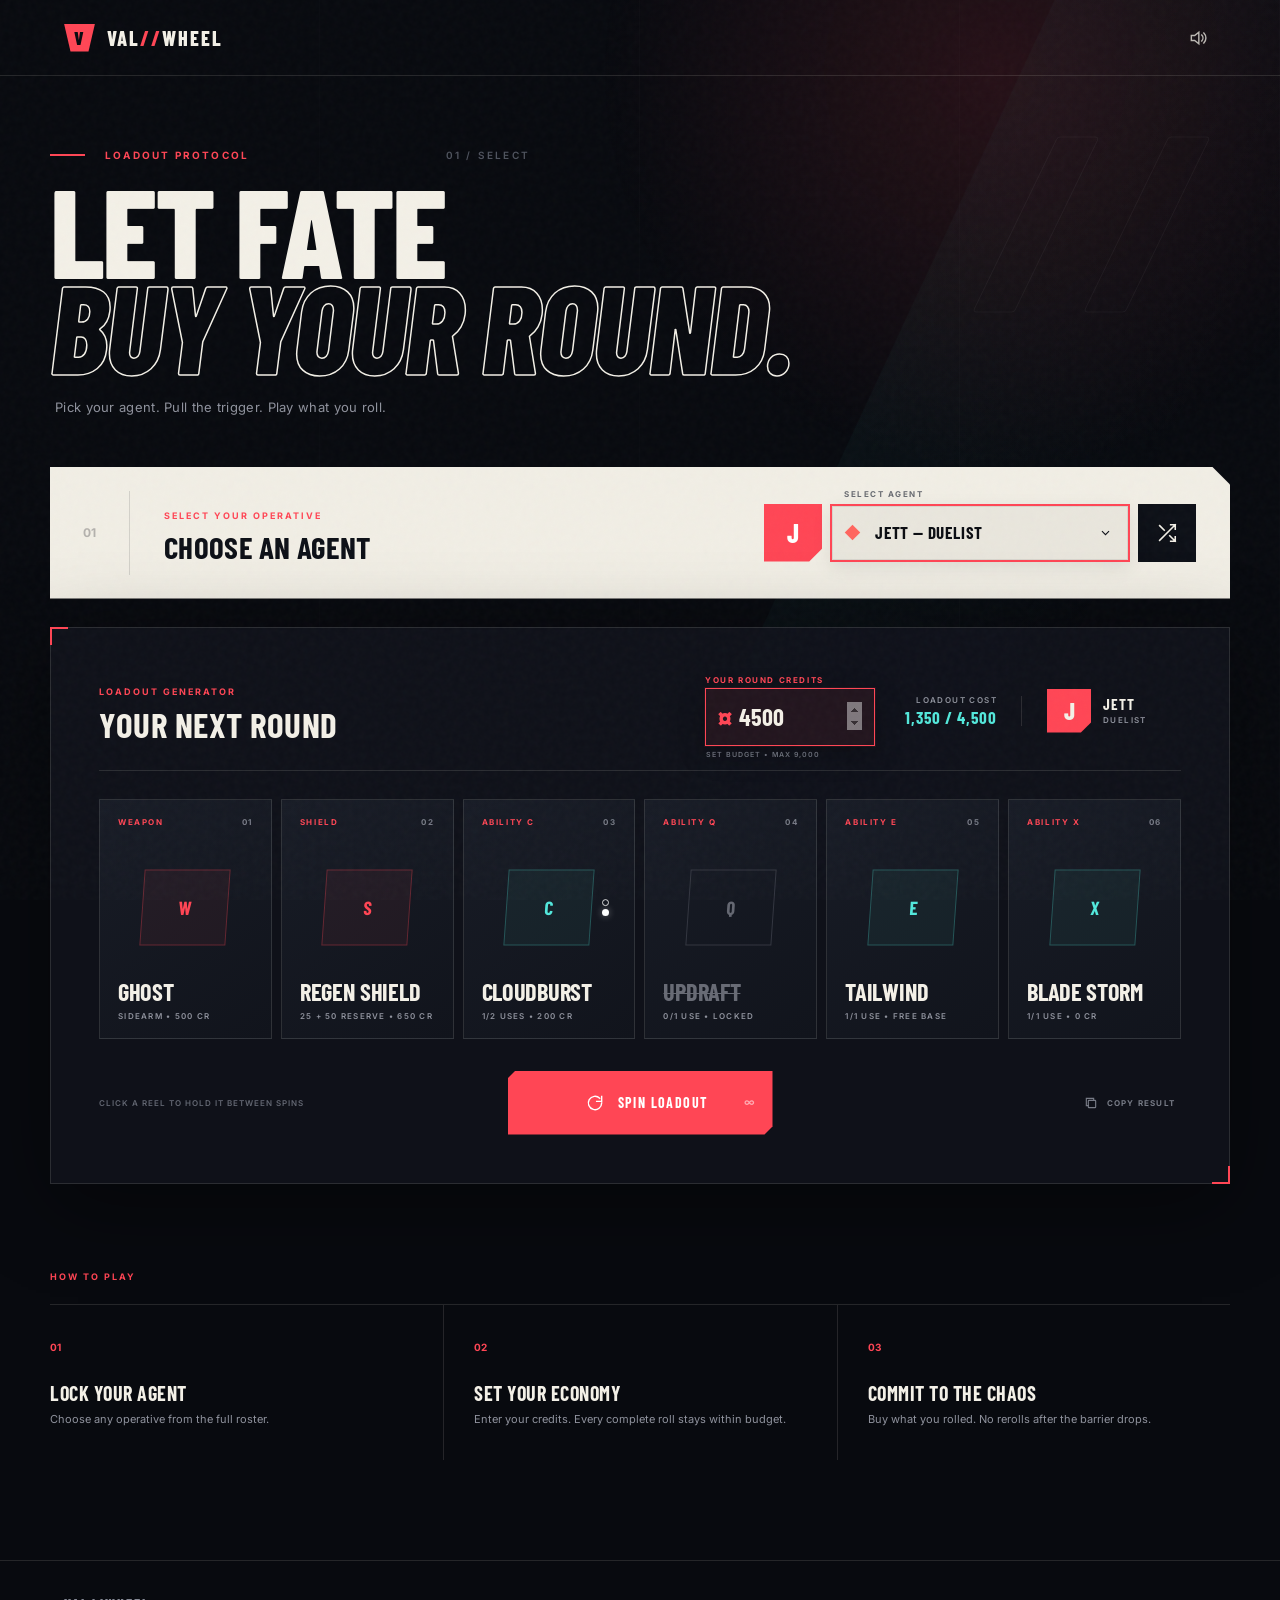
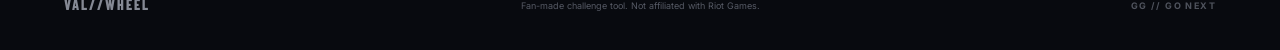
==== index.html @ b3fb92d1 "Add files via upload" ====
<!doctype html>
<html lang="en">
  <head>
    <meta charset="UTF-8" />
    <meta name="viewport" content="width=device-width, initial-scale=1.0" />
    <meta name="theme-color" content="#0a0c12" />
    <meta name="description" content="Roll a randomized VALORANT loadout for any agent." />
    <title>VAL//WHEEL — Valorant Loadout Randomizer</title>
    <link rel="preconnect" href="https://fonts.googleapis.com" />
    <link rel="preconnect" href="https://fonts.gstatic.com" crossorigin />
    <link href="https://fonts.googleapis.com/css2?family=Barlow+Condensed:ital,wght@0,500;0,600;0,700;0,800;1,700&family=Inter:wght@400;500;600;700&display=swap" rel="stylesheet" />
    <link rel="stylesheet" href="styles.css" />
  </head>
  <body>
    <div class="noise" aria-hidden="true"></div>
    <header class="topbar">
      <a class="brand" href="#" aria-label="VAL WHEEL home">
        <span class="brand-mark">V</span>
        <span>VAL<span>//</span>WHEEL</span>
      </a>
      <div class="top-actions">
        <button class="icon-button" id="soundButton" aria-label="Toggle sound" aria-pressed="true" title="Toggle sound">
          <svg viewBox="0 0 24 24" aria-hidden="true"><path d="M4 9v6h4l5 4V5L8 9H4Zm12.5-.5a5 5 0 0 1 0 7M19 6a8.5 8.5 0 0 1 0 12"/></svg>
        </button>
      </div>
    </header>

    <main>
      <section class="hero">
        <div class="eyebrow"><span>LOADOUT PROTOCOL</span><b>01 / SELECT</b></div>
        <h1>LET FATE<br/><em>BUY YOUR ROUND.</em></h1>
        <p>Pick your agent. Pull the trigger. Play what you roll.</p>
      </section>

      <section class="agent-panel" aria-labelledby="agent-heading">
        <div class="section-number">01</div>
        <div class="agent-copy">
          <span class="section-label">SELECT YOUR OPERATIVE</span>
          <h2 id="agent-heading">Choose an agent</h2>
        </div>
        <div class="setup-controls">
          <div class="agent-picker">
            <span class="picker-avatar" id="pickerAvatar">J</span>
            <div class="agent-field">
              <label for="agentSelect">SELECT AGENT</label>
              <div class="select-wrap">
                <span class="role-dot" id="roleDot"></span>
                <select id="agentSelect" aria-label="Select agent"></select>
                <svg viewBox="0 0 24 24" aria-hidden="true"><path d="m7 10 5 5 5-5"/></svg>
              </div>
            </div>
            <button class="shuffle-button" id="randomAgent" title="Choose a random agent" aria-label="Choose a random agent">
              <svg viewBox="0 0 24 24" aria-hidden="true"><path d="M16 3h5v5M4 20 21 3M21 16v5h-5M15 15l6 6M4 4l5 5"/></svg>
            </button>
          </div>
        </div>
      </section>

      <section class="machine-shell" aria-labelledby="machine-heading">
        <div class="machine-head">
          <div>
            <span class="section-label">LOADOUT GENERATOR</span>
            <h2 id="machine-heading">YOUR NEXT ROUND</h2>
          </div>
          <div class="wheel-credits credits-picker">
            <label for="creditsInput">YOUR ROUND CREDITS</label>
            <div class="credits-wrap">
              <span>¤</span>
              <input id="creditsInput" type="number" min="0" max="9000" step="50" value="4500" inputmode="numeric" aria-describedby="creditsHelp" />
            </div>
            <small id="creditsHelp">SET BUDGET • MAX 9,000</small>
          </div>
          <div class="loadout-summary">
            <div class="cost-readout"><small>LOADOUT COST</small><b><span id="loadoutCost">0</span> / <span id="budgetTotal">4,500</span></b></div>
            <div class="agent-chip">
            <span id="agentInitial">J</span>
            <div><b id="activeAgent">JETT</b><small id="activeRole">DUELIST</small></div>
            </div>
          </div>
        </div>

        <div class="reels" id="reels" aria-live="polite"></div>

        <div class="machine-controls">
          <p>CLICK A REEL TO HOLD IT BETWEEN SPINS</p>
          <button class="spin-button" id="spinButton">
            <span class="button-corners" aria-hidden="true"></span>
            <svg viewBox="0 0 24 24" aria-hidden="true"><path d="M20 12a8 8 0 1 1-2.34-5.66M20 4v6h-6"/></svg>
            <span>SPIN LOADOUT</span>
            <small id="spinCount">∞</small>
          </button>
          <button class="copy-button" id="copyButton" title="Copy this loadout">
            <svg viewBox="0 0 24 24" aria-hidden="true"><rect x="8" y="8" width="11" height="11" rx="1"/><path d="M16 8V5H5v11h3"/></svg>
            COPY RESULT
          </button>
        </div>
      </section>

      <section class="rules">
        <span class="section-label">HOW TO PLAY</span>
        <div class="rule-grid">
          <article><b>01</b><h3>LOCK YOUR AGENT</h3><p>Choose any operative from the full roster.</p></article>
          <article><b>02</b><h3>SET YOUR ECONOMY</h3><p>Enter your credits. Every complete roll stays within budget.</p></article>
          <article><b>03</b><h3>COMMIT TO THE CHAOS</h3><p>Buy what you rolled. No rerolls after the barrier drops.</p></article>
        </div>
      </section>
    </main>

    <footer>
      <span>VAL//WHEEL</span>
      <p>Fan-made challenge tool. Not affiliated with Riot Games.</p>
      <b>GG // GO NEXT</b>
    </footer>
    <div class="toast" id="toast" role="status">LOADOUT COPIED</div>
    <script src="app.js"></script>
  </body>
</html>
---- styles.css ----
:root {
  --ink: #f3f0e7;
  --muted: #8f929d;
  --bg: #080a0f;
  --panel: #10131b;
  --panel-2: #151923;
  --red: #ff4655;
  --cyan: #53e7db;
  --line: rgba(243, 240, 231, .12);
  --display: "Barlow Condensed", sans-serif;
  --body: "Inter", sans-serif;
}

* { box-sizing: border-box; }
html { scroll-behavior: smooth; }
body { margin: 0; min-width: 320px; color: var(--ink); background: var(--bg); font-family: var(--body); overflow-x: hidden; }
button, select { font: inherit; }
button { color: inherit; }

body::before {
  content: ""; position: fixed; inset: 0; pointer-events: none; z-index: -2;
  background:
    radial-gradient(circle at 78% 8%, rgba(255,70,85,.12), transparent 25rem),
    linear-gradient(115deg, transparent 62%, rgba(83,231,219,.03) 62.1%, transparent 82%),
    repeating-linear-gradient(90deg, transparent 0, transparent calc(25% - 1px), rgba(255,255,255,.025) 25%);
}
.noise { position: fixed; inset: 0; z-index: 20; opacity: .035; pointer-events: none; background-image: url("data:image/svg+xml,%3Csvg viewBox='0 0 160 160' xmlns='http://www.w3.org/2000/svg'%3E%3Cfilter id='n'%3E%3CfeTurbulence type='fractalNoise' baseFrequency='.9' numOctaves='3' stitchTiles='stitch'/%3E%3C/filter%3E%3Crect width='100%25' height='100%25' filter='url(%23n)' opacity='.8'/%3E%3C/svg%3E"); }

.topbar { height: 76px; display: flex; align-items: center; justify-content: space-between; padding: 0 clamp(22px, 5vw, 80px); border-bottom: 1px solid var(--line); }
.brand { display: flex; align-items: center; gap: 12px; color: var(--ink); text-decoration: none; font: 800 20px/1 var(--display); letter-spacing: 2px; }
.brand > span:last-child span { color: var(--red); }
.brand-mark { width: 31px; height: 28px; display: grid; place-items: center; color: var(--bg); background: var(--red); font: 800 19px/1 var(--display); clip-path: polygon(0 0, 100% 0, 79% 100%, 21% 100%); }
.top-actions { display: flex; align-items: center; gap: 22px; }
.icon-button, .shuffle-button, .copy-button { border: 0; background: transparent; cursor: pointer; }
.icon-button { width: 36px; height: 36px; padding: 8px; opacity: .75; }
.icon-button svg, .shuffle-button svg, .copy-button svg, .spin-button svg { fill: none; stroke: currentColor; stroke-width: 1.7; stroke-linecap: square; stroke-linejoin: miter; }
.icon-button.muted { opacity: .25; }
.status { font: 600 10px/1 var(--body); letter-spacing: 1.6px; color: var(--muted); }
.status i { display: inline-block; width: 6px; height: 6px; margin-right: 7px; background: #6df5a9; border-radius: 50%; box-shadow: 0 0 10px #6df5a9; }

main { width: min(1180px, calc(100% - 44px)); margin: 0 auto; }
.hero { min-height: 380px; padding: 74px 0 52px; position: relative; }
.hero::after { content: "//"; position: absolute; right: 2%; top: 36px; font: 800 250px/.8 var(--display); color: transparent; -webkit-text-stroke: 1px rgba(255,255,255,.045); transform: skew(-8deg); pointer-events: none; }
.eyebrow { display: flex; align-items: center; gap: 20px; width: min(480px, 100%); color: var(--red); font: 700 10px/1 var(--body); letter-spacing: 2.2px; }
.eyebrow::before { content: ""; width: 35px; height: 2px; background: var(--red); }
.eyebrow b { margin-left: auto; color: #4f535e; font-weight: 600; }
.hero h1 { margin: 21px 0 10px; font: 800 clamp(66px, 10vw, 126px)/.76 var(--display); letter-spacing: -3px; }
.hero h1 em { color: transparent; -webkit-text-stroke: 1.5px var(--ink); font-style: italic; }
.hero p { margin: 26px 0 0 5px; color: var(--muted); font-size: 13px; letter-spacing: .3px; }

.agent-panel { position: relative; display: grid; grid-template-columns: 80px minmax(180px, 1fr) auto; align-items: center; min-height: 132px; padding: 24px 34px 24px 0; background: #f1eee5; color: #0d1017; clip-path: polygon(0 0, calc(100% - 18px) 0, 100% 18px, 100% 100%, 0 100%); }
.section-number { align-self: stretch; display: grid; place-items: center; color: rgba(13,16,23,.27); border-right: 1px solid rgba(13,16,23,.13); font: 700 12px/1 var(--body); }
.section-label { color: var(--red); font: 700 9px/1 var(--body); letter-spacing: 2px; }
.agent-copy { padding: 0 34px; }
.agent-copy h2 { margin: 8px 0 0; text-transform: uppercase; font: 700 31px/1 var(--display); letter-spacing: .3px; }
.setup-controls { display: flex; align-items: flex-end; gap: 18px; }
.agent-picker { display: flex; align-items: stretch; gap: 8px; position: relative; }
.agent-field, .credits-picker { position: relative; }
.agent-field label, .credits-picker label { position: absolute; top: -14px; left: 14px; font: 700 8px/1 var(--body); letter-spacing: 1.5px; color: #686b71; }
.picker-avatar { width: 58px; height: 58px; display: grid; place-items: center; overflow: hidden; color: white; background: var(--red); font: 800 26px/1 var(--display); clip-path: polygon(0 0, 100% 0, 100% 78%, 78% 100%, 0 100%); }
.picker-avatar img { width: 100%; height: 100%; object-fit: cover; }
.select-wrap { position: relative; display: flex; align-items: center; width: 300px; height: 58px; border: 2px solid var(--red); background: #e9e6dd; box-shadow: inset 0 0 0 1px rgba(13,16,23,.08), 0 6px 18px rgba(13,16,23,.08); }
.select-wrap select { appearance: none; width: 100%; height: 100%; padding: 0 42px 0 43px; color: #0b0d12; border: 0; outline: 0; background: transparent; cursor: pointer; text-transform: uppercase; font: 700 17px/1 var(--display); letter-spacing: .8px; }
.select-wrap:focus-within { box-shadow: 0 0 0 3px rgba(255,70,85,.2), 0 8px 22px rgba(13,16,23,.12); }
.select-wrap svg { position: absolute; right: 14px; width: 17px; fill: none; stroke: currentColor; stroke-width: 1.5; pointer-events: none; }
.role-dot { position: absolute; left: 15px; width: 11px; height: 11px; z-index: 1; background: var(--red); transform: rotate(45deg); }
.credits-picker > small { position: absolute; left: 12px; bottom: -15px; color: #8b8b89; font: 600 7px/1 var(--body); letter-spacing: 1px; }
.credits-wrap { width: 125px; height: 58px; display: flex; align-items: center; gap: 7px; padding: 0 12px; border: 1px solid rgba(13,16,23,.22); background: #e9e6dd; }
.credits-wrap span { color: var(--red); font: 800 20px/1 var(--display); }
.credits-wrap input { min-width: 0; width: 100%; padding: 0; border: 0; outline: 0; color: #0b0d12; background: transparent; font: 700 18px/1 var(--display); }
.credits-wrap input::-webkit-inner-spin-button { opacity: .45; }
.shuffle-button { width: 58px; height: 58px; background: #0d1017; color: var(--ink); padding: 18px; transition: .2s; }
.shuffle-button:hover { color: var(--red); transform: translateY(-2px); }

.machine-shell { margin-top: 28px; padding: clamp(24px, 4vw, 48px); border: 1px solid var(--line); background: rgba(16,19,27,.94); box-shadow: 0 22px 80px rgba(0,0,0,.42); position: relative; }
.machine-shell::before, .machine-shell::after { content: ""; position: absolute; width: 16px; height: 16px; border-color: var(--red); }
.machine-shell::before { top: -1px; left: -1px; border-top: 2px solid var(--red); border-left: 2px solid var(--red); }
.machine-shell::after { right: -1px; bottom: -1px; border-right: 2px solid var(--red); border-bottom: 2px solid var(--red); }
.machine-head { display: grid; grid-template-columns: minmax(180px, 1fr) auto auto; align-items: center; gap: 30px; padding-bottom: 24px; border-bottom: 1px solid var(--line); }
.machine-head h2 { margin: 8px 0 0; font: 700 35px/1 var(--display); letter-spacing: .5px; }
.loadout-summary { display: flex; align-items: center; gap: 25px; }
.cost-readout { display: grid; gap: 5px; padding-right: 24px; border-right: 1px solid var(--line); text-align: right; }
.cost-readout small { color: var(--muted); font: 600 8px/1 var(--body); letter-spacing: 1.4px; }
.cost-readout b { color: var(--cyan); font: 700 17px/1 var(--display); letter-spacing: 1px; }
.cost-readout.over-budget b { color: var(--red); }
.wheel-credits { position: relative; padding-top: 12px; }
.wheel-credits label { position: absolute; top: 0; left: 0; color: var(--red); font: 700 8px/1 var(--body); letter-spacing: 1.6px; }
.wheel-credits .credits-wrap { width: 170px; height: 58px; border: 1px solid var(--red); background: rgba(255,70,85,.08); box-shadow: 0 0 0 1px rgba(255,70,85,.08), 0 8px 28px rgba(0,0,0,.22); }
.wheel-credits .credits-wrap:focus-within { box-shadow: 0 0 0 3px rgba(255,70,85,.16), 0 8px 28px rgba(0,0,0,.3); }
.wheel-credits .credits-wrap span { font-size: 24px; }
.wheel-credits .credits-wrap input { color: var(--ink); font-size: 24px; }
.wheel-credits > small { bottom: -12px; left: 1px; color: #696d78; }
.agent-chip { display: flex; align-items: center; gap: 12px; }
.agent-chip > span { width: 44px; height: 44px; display: grid; place-items: center; background: var(--red); font: 800 24px/1 var(--display); clip-path: polygon(0 0, 100% 0, 100% 77%, 77% 100%, 0 100%); }
.agent-chip > span img { width: 100%; height: 100%; object-fit: cover; }
.agent-chip div { display: grid; gap: 4px; min-width: 78px; }
.agent-chip b { font: 700 15px/1 var(--display); letter-spacing: 1px; }
.agent-chip small { color: var(--muted); font: 600 8px/1 var(--body); letter-spacing: 1.4px; }

.reels { display: grid; grid-template-columns: repeat(2, minmax(180px, 1fr)); gap: 9px; margin: 28px 0; }
.reel { height: 170px; position: relative; overflow: hidden; display: flex; flex-direction: column; justify-content: space-between; padding: 18px; border: 1px solid var(--line); background: linear-gradient(145deg, #181c26, #11141c); cursor: pointer; user-select: none; transition: border-color .2s, transform .2s; }
.reel:hover { border-color: rgba(255,70,85,.7); transform: translateY(-2px); }
.reel.held { border-color: var(--cyan); }
.reel.held::after { content: "HELD"; position: absolute; top: 14px; right: -25px; width: 90px; padding: 4px 0; text-align: center; color: #07100f; background: var(--cyan); transform: rotate(45deg); font: 800 8px/1 var(--body); letter-spacing: 1px; }
.reel.spinning .reel-value, .reel.spinning .reel-icon { animation: slotBlur .095s infinite linear; }
@keyframes slotBlur { 0% { transform: translateY(-6px); opacity: .4; } 50% { transform: translateY(7px); opacity: .9; } 100% { transform: translateY(-6px); opacity: .4; } }
.reel-top { display: flex; justify-content: space-between; color: #777b86; font: 700 8px/1 var(--body); letter-spacing: 1.6px; }
.reel-type { color: var(--red); }
.reel-main { position: static; }
.reel-visual { position: absolute; top: 50%; left: 50%; display: grid; place-items: center; transform: translate(-50%, -65%); }
.reel-value { position: absolute; right: 18px; bottom: 18px; left: 18px; min-width: 0; }
.reel-value b { display: block; max-width: 100%; white-space: nowrap; overflow: hidden; text-overflow: ellipsis; font: 700 clamp(25px, 3vw, 39px)/.86 var(--display); letter-spacing: -.3px; text-transform: uppercase; }
.reel-value small { display: block; margin-top: 9px; color: var(--muted); font: 600 8px/1 var(--body); letter-spacing: 1.25px; text-transform: uppercase; }
.reel-icon { width: 86px; height: 76px; display: grid; place-items: center; overflow: hidden; padding: 10px; color: var(--red); border: 1px solid rgba(255,70,85,.3); background: rgba(255,70,85,.06); font: 700 19px/1 var(--display); line-height: 0; transform: skew(-4deg); }
.reel-icon img { display: block; width: 100%; height: 100%; max-width: 100%; max-height: 100%; object-fit: contain; object-position: center; filter: brightness(0) saturate(100%) invert(42%) sepia(97%) saturate(2534%) hue-rotate(328deg) brightness(105%) contrast(103%); transform: skew(4deg); }
.reel[data-kind="ability"] .reel-icon { color: var(--cyan); border-color: rgba(83,231,219,.26); background: rgba(83,231,219,.05); }
.reel[data-kind="ability"] .reel-icon img { filter: brightness(0) saturate(100%) invert(87%) sepia(33%) saturate(880%) hue-rotate(119deg) brightness(94%) contrast(91%); transform: skew(4deg) translateY(-5px); }
.reel[data-kind="shield"] .reel-icon img { transform: skew(4deg) translateY(-5px); }
.reel.is-locked .reel-value b { color: #686b75; text-decoration: line-through; text-decoration-thickness: 1px; }
.reel.is-locked .reel-icon { color: #656872; border-color: #343741; background: transparent; }
.reel.is-locked .reel-icon img { filter: grayscale(1) brightness(.65); opacity: .6; }
.charge-meter { position: absolute; z-index: 2; top: 50%; left: calc(100% + 10px); display: flex; flex-direction: column; gap: 3px; align-items: center; transform: translateY(-50%); }
.charge-meter i { display: block; width: 7px; height: 7px; flex: 0 0 7px; border: 1px solid rgba(255,255,255,.82); border-radius: 50%; background: transparent; box-shadow: 0 0 0 1px rgba(0,0,0,.18); }
.charge-meter i.filled { background: #fff; box-shadow: 0 0 7px rgba(255,255,255,.4); }
.reel.is-locked .charge-meter i { border-color: rgba(255,255,255,.38); }

.machine-controls { display: grid; grid-template-columns: 1fr auto 1fr; align-items: center; gap: 20px; padding-top: 4px; }
.machine-controls p { color: #626671; font: 600 8px/1 var(--body); letter-spacing: 1px; }
.machine-controls p span { margin: 0 4px; }
kbd { padding: 4px 7px; border: 1px solid #3a3e48; border-radius: 2px; background: #191d26; color: #9da0a8; font: inherit; }
.spin-button { min-width: 265px; height: 64px; position: relative; display: flex; align-items: center; justify-content: center; gap: 13px; padding: 0 20px; border: 0; background: var(--red); color: white; cursor: pointer; font: 700 14px/1 var(--display); letter-spacing: 1.4px; clip-path: polygon(8px 0, 100% 0, 100% calc(100% - 8px), calc(100% - 8px) 100%, 0 100%, 0 8px); transition: filter .2s, transform .2s; }
.spin-button:hover { filter: brightness(1.12); transform: scale(1.015); }
.spin-button:active { transform: scale(.98); }
.spin-button:disabled { cursor: wait; filter: saturate(.55); }
.spin-button svg { width: 20px; }
.spin-button small { position: absolute; right: 16px; color: rgba(255,255,255,.55); font: 600 11px/1 var(--body); }
.copy-button { justify-self: end; display: flex; align-items: center; gap: 8px; color: #777b86; font: 700 8px/1 var(--body); letter-spacing: 1.2px; }
.copy-button:hover { color: var(--ink); }
.copy-button svg { width: 16px; }

.rules { padding: 80px 0 100px; }
.rule-grid { display: grid; grid-template-columns: repeat(3, 1fr); margin-top: 20px; border-top: 1px solid var(--line); }
.rule-grid article { position: relative; min-height: 155px; padding: 30px 30px 0 0; }
.rule-grid article + article { padding-left: 30px; border-left: 1px solid var(--line); }
.rule-grid b { color: var(--red); font: 700 10px/1 var(--body); }
.rule-grid h3 { margin: 28px 0 8px; font: 700 20px/1 var(--display); letter-spacing: .5px; }
.rule-grid p { margin: 0; color: var(--muted); font-size: 11px; line-height: 1.6; }

footer { min-height: 90px; padding: 0 clamp(22px, 5vw, 80px); display: grid; grid-template-columns: 1fr auto 1fr; align-items: center; gap: 20px; border-top: 1px solid var(--line); color: #565a65; }
footer span { color: #858994; font: 800 14px/1 var(--display); letter-spacing: 2px; }
footer p { font-size: 9px; }
footer b { justify-self: end; color: #4f535d; font: 700 9px/1 var(--body); letter-spacing: 1.4px; }
.toast { position: fixed; z-index: 50; right: 24px; bottom: 24px; padding: 14px 20px; color: #07100f; background: var(--cyan); font: 800 10px/1 var(--body); letter-spacing: 1.5px; transform: translateY(80px); opacity: 0; transition: .3s; }
.toast.show { transform: none; opacity: 1; }

@media (min-width: 900px) {
  .reels { grid-template-columns: repeat(6, minmax(0, 1fr)); }
  .reel { height: 240px; }
  .reel-value b { font-size: clamp(21px, 1.9vw, 29px); white-space: normal; overflow-wrap: anywhere; }
}
@media (max-width: 700px) {
  .status { display: none; }
  .hero { min-height: 310px; padding-top: 60px; }
  .hero h1 { font-size: clamp(55px, 17vw, 82px); letter-spacing: -2px; }
  .agent-panel { grid-template-columns: 56px 1fr; padding-right: 18px; }
  .agent-copy { padding: 0 18px; }
  .agent-copy h2 { font-size: 25px; }
  .setup-controls { grid-column: 2; margin: 20px 0 4px 18px; flex-wrap: wrap; }
  .select-wrap { width: min(245px, calc(100vw - 260px)); }
  .machine-head { grid-template-columns: 1fr auto; align-items: center; gap: 22px 12px; }
  .wheel-credits { grid-column: 1; grid-row: 2; justify-self: start; }
  .loadout-summary { grid-column: 2; grid-row: 1 / span 2; }
  .agent-chip div { display: none; }
  .loadout-summary { gap: 12px; }
  .cost-readout { padding-right: 12px; }
  .machine-controls { grid-template-columns: 1fr; }
  .machine-controls p { text-align: center; }
  .spin-button { width: 100%; }
  .copy-button { justify-self: center; }
  .rule-grid { grid-template-columns: 1fr; }
  .rule-grid article + article { padding-left: 0; border-left: 0; border-top: 1px solid var(--line); }
  footer { grid-template-columns: 1fr auto; }
  footer p { display: none; }
}
@media (max-width: 470px) {
  main { width: min(100% - 24px, 1180px); }
  .machine-head { grid-template-columns: 1fr; }
  .machine-head > div:first-child { grid-column: 1; grid-row: 1; }
  .wheel-credits { grid-column: 1; grid-row: 2; }
  .loadout-summary { grid-column: 1; grid-row: 3; width: 100%; justify-content: space-between; margin-top: 5px; }
  .reels { grid-template-columns: 1fr; }
  .reel { height: 155px; }
  .machine-shell { padding: 18px; }
  .picker-avatar { display: none; }
  .select-wrap { width: min(235px, calc(100vw - 135px)); }
  .reel-visual { transform: translate(-50%, -72%); }
  .reel-icon { width: 74px; height: 64px; padding: 8px; }
  .charge-meter { left: calc(100% + 8px); gap: 2px; }
  .charge-meter i { width: 6px; height: 6px; flex-basis: 6px; }
}
@media (prefers-reduced-motion: reduce) { *, *::before, *::after { scroll-behavior: auto !important; animation-duration: .01ms !important; animation-iteration-count: 1 !important; transition-duration: .01ms !important; } }
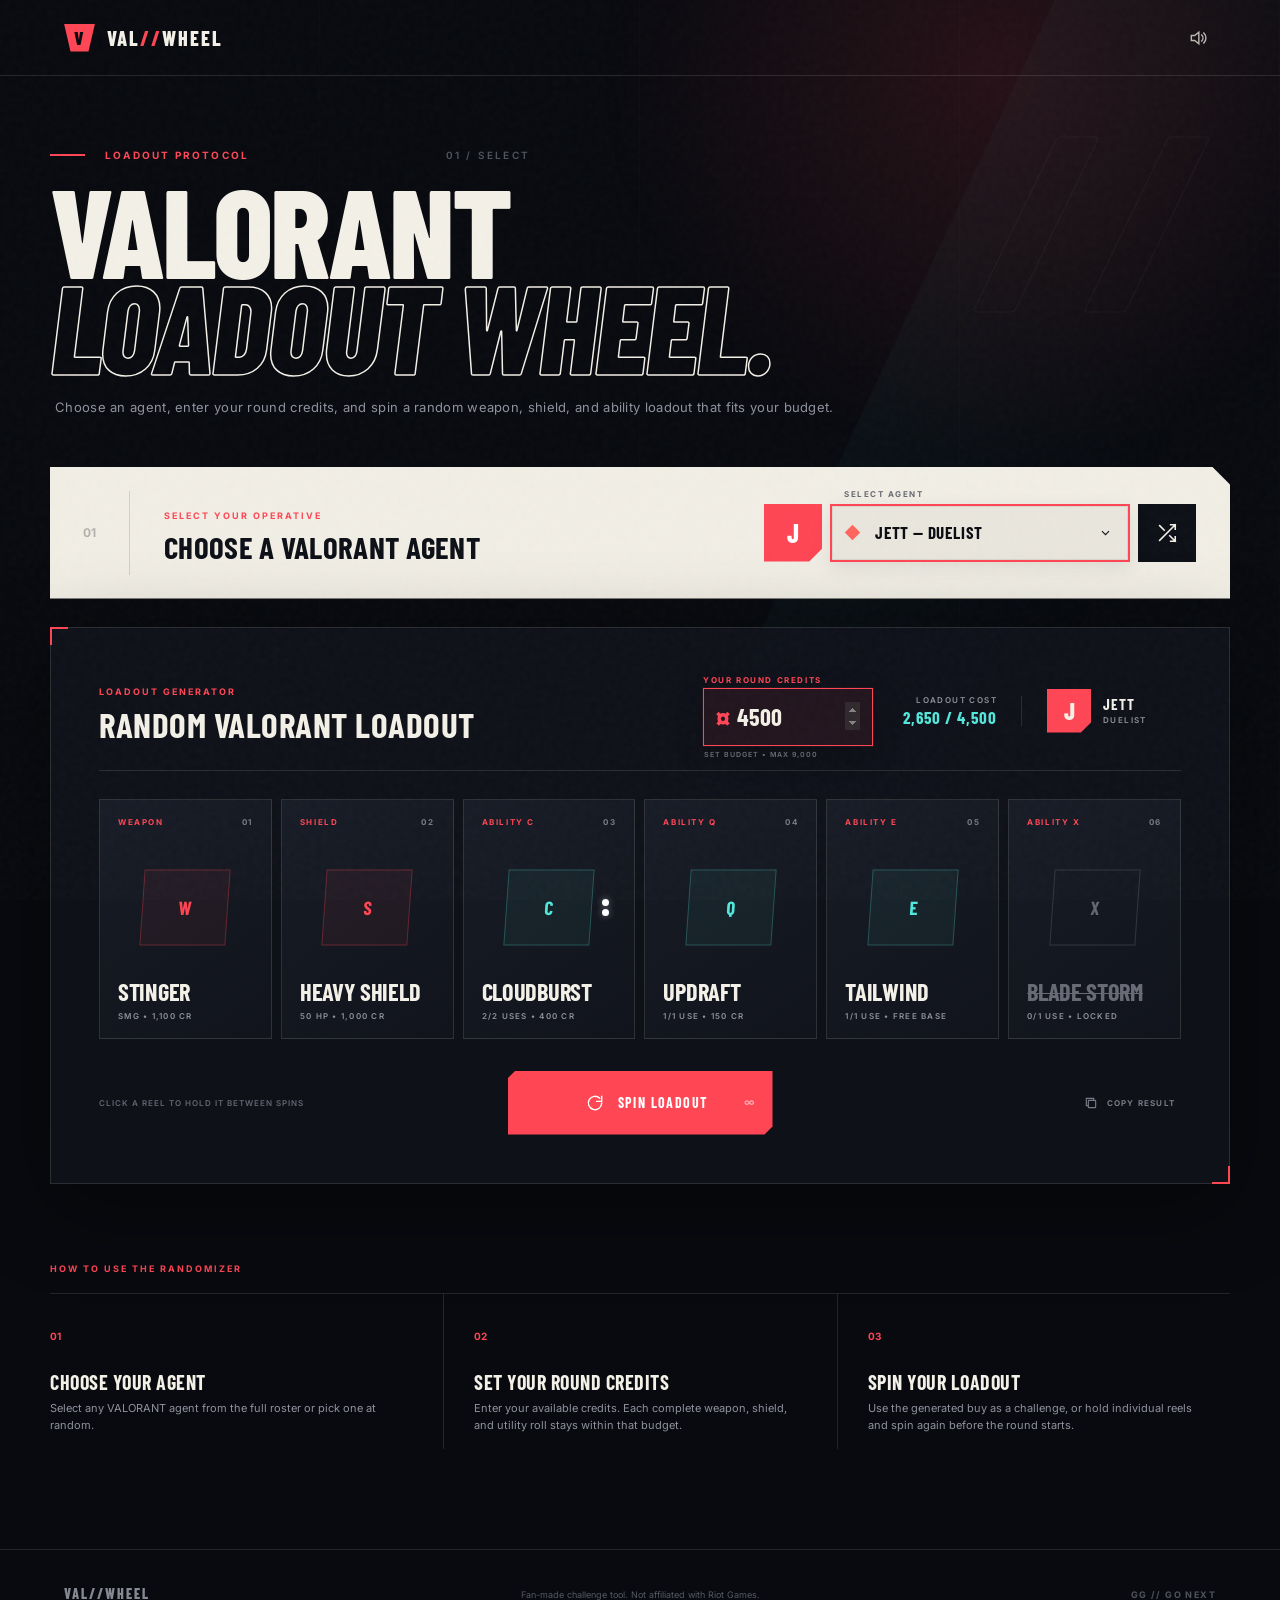
==== commit ce9e43da: "Indexing" ====
--- a/index.html
+++ b/index.html
@@ -4,17 +4,49 @@
     <meta charset="UTF-8" />
     <meta name="viewport" content="width=device-width, initial-scale=1.0" />
     <meta name="theme-color" content="#0a0c12" />
-    <meta name="description" content="Roll a randomized VALORANT loadout for any agent." />
-    <title>VAL//WHEEL — Valorant Loadout Randomizer</title>
+    <meta name="color-scheme" content="dark" />
+    <meta name="robots" content="index, follow, max-image-preview:large" />
+    <meta name="description" content="Generate a random VALORANT weapon, shield, and agent ability loadout that stays within your available round credits." />
+    <meta name="application-name" content="VAL//WHEEL" />
+    <meta name="apple-mobile-web-app-title" content="VAL//WHEEL" />
+    <meta property="og:type" content="website" />
+    <meta property="og:locale" content="en_US" />
+    <meta property="og:site_name" content="VAL//WHEEL" />
+    <meta property="og:title" content="VALORANT Loadout Randomizer by Credits | VAL//WHEEL" />
+    <meta property="og:description" content="Choose an agent and budget, then spin a random VALORANT weapon, shield, and ability loadout you can afford." />
+    <meta property="og:url" content="https://www.valwheel.com/" />
+    <meta name="twitter:card" content="summary" />
+    <meta name="twitter:title" content="VALORANT Loadout Randomizer by Credits | VAL//WHEEL" />
+    <meta name="twitter:description" content="Choose an agent and budget, then spin a random VALORANT weapon, shield, and ability loadout you can afford." />
+    <title>VALORANT Loadout Randomizer by Credits | VAL//WHEEL</title>
+    <link rel="canonical" href="https://www.valwheel.com/" />
+    <link rel="icon" href="favicon.svg" type="image/svg+xml" sizes="any" />
     <link rel="preconnect" href="https://fonts.googleapis.com" />
     <link rel="preconnect" href="https://fonts.gstatic.com" crossorigin />
-    <link href="https://fonts.googleapis.com/css2?family=Barlow+Condensed:ital,wght@0,500;0,600;0,700;0,800;1,700&family=Inter:wght@400;500;600;700&display=swap" rel="stylesheet" />
+    <link rel="preconnect" href="https://valorant-api.com" crossorigin />
+    <link rel="preconnect" href="https://media.valorant-api.com" crossorigin />
+    <link href="https://fonts.googleapis.com/css2?family=Barlow+Condensed:ital,wght@0,600;0,700;0,800;1,700&family=Inter:wght@400;600;700&display=swap" rel="stylesheet" />
     <link rel="stylesheet" href="styles.css" />
+    <script type="application/ld+json">
+      {
+        "@context": "https://schema.org",
+        "@type": "WebApplication",
+        "@id": "https://www.valwheel.com/#application",
+        "url": "https://www.valwheel.com/",
+        "name": "VAL//WHEEL",
+        "description": "A budget-aware VALORANT loadout randomizer for weapons, shields, and agent abilities.",
+        "applicationCategory": "GameApplication",
+        "operatingSystem": "Any operating system with a modern web browser",
+        "browserRequirements": "Requires JavaScript",
+        "inLanguage": "en-US"
+      }
+    </script>
+    <script src="app.js" defer></script>
   </head>
   <body>
     <div class="noise" aria-hidden="true"></div>
     <header class="topbar">
-      <a class="brand" href="#" aria-label="VAL WHEEL home">
+      <a class="brand" href="./" aria-label="VAL WHEEL home">
         <span class="brand-mark">V</span>
         <span>VAL<span>//</span>WHEEL</span>
       </a>
@@ -28,15 +60,15 @@
     <main>
       <section class="hero">
         <div class="eyebrow"><span>LOADOUT PROTOCOL</span><b>01 / SELECT</b></div>
-        <h1>LET FATE<br/><em>BUY YOUR ROUND.</em></h1>
-        <p>Pick your agent. Pull the trigger. Play what you roll.</p>
+        <h1>VALORANT<br/><em>LOADOUT WHEEL.</em></h1>
+        <p>Choose an agent, enter your round credits, and spin a random weapon, shield, and ability loadout that fits your budget.</p>
       </section>
 
       <section class="agent-panel" aria-labelledby="agent-heading">
         <div class="section-number">01</div>
         <div class="agent-copy">
           <span class="section-label">SELECT YOUR OPERATIVE</span>
-          <h2 id="agent-heading">Choose an agent</h2>
+          <h2 id="agent-heading">Choose a VALORANT agent</h2>
         </div>
         <div class="setup-controls">
           <div class="agent-picker">
@@ -60,7 +92,7 @@
         <div class="machine-head">
           <div>
             <span class="section-label">LOADOUT GENERATOR</span>
-            <h2 id="machine-heading">YOUR NEXT ROUND</h2>
+            <h2 id="machine-heading">RANDOM VALORANT LOADOUT</h2>
           </div>
           <div class="wheel-credits credits-picker">
             <label for="creditsInput">YOUR ROUND CREDITS</label>
@@ -96,12 +128,12 @@
         </div>
       </section>
 
-      <section class="rules">
-        <span class="section-label">HOW TO PLAY</span>
+      <section class="rules" aria-labelledby="rules-heading">
+        <h2 class="section-label" id="rules-heading">HOW TO USE THE RANDOMIZER</h2>
         <div class="rule-grid">
-          <article><b>01</b><h3>LOCK YOUR AGENT</h3><p>Choose any operative from the full roster.</p></article>
-          <article><b>02</b><h3>SET YOUR ECONOMY</h3><p>Enter your credits. Every complete roll stays within budget.</p></article>
-          <article><b>03</b><h3>COMMIT TO THE CHAOS</h3><p>Buy what you rolled. No rerolls after the barrier drops.</p></article>
+          <article><b>01</b><h3>CHOOSE YOUR AGENT</h3><p>Select any VALORANT agent from the full roster or pick one at random.</p></article>
+          <article><b>02</b><h3>SET YOUR ROUND CREDITS</h3><p>Enter your available credits. Each complete weapon, shield, and utility roll stays within that budget.</p></article>
+          <article><b>03</b><h3>SPIN YOUR LOADOUT</h3><p>Use the generated buy as a challenge, or hold individual reels and spin again before the round starts.</p></article>
         </div>
       </section>
     </main>
@@ -111,7 +143,7 @@
       <p>Fan-made challenge tool. Not affiliated with Riot Games.</p>
       <b>GG // GO NEXT</b>
     </footer>
+    <noscript><p class="noscript-message">VAL//WHEEL needs JavaScript enabled to generate and copy randomized loadouts.</p></noscript>
     <div class="toast" id="toast" role="status">LOADOUT COPIED</div>
-    <script src="app.js"></script>
   </body>
 </html>
--- a/styles.css
+++ b/styles.css
@@ -35,8 +35,6 @@
 .icon-button { width: 36px; height: 36px; padding: 8px; opacity: .75; }
 .icon-button svg, .shuffle-button svg, .copy-button svg, .spin-button svg { fill: none; stroke: currentColor; stroke-width: 1.7; stroke-linecap: square; stroke-linejoin: miter; }
 .icon-button.muted { opacity: .25; }
-.status { font: 600 10px/1 var(--body); letter-spacing: 1.6px; color: var(--muted); }
-.status i { display: inline-block; width: 6px; height: 6px; margin-right: 7px; background: #6df5a9; border-radius: 50%; box-shadow: 0 0 10px #6df5a9; }
 
 main { width: min(1180px, calc(100% - 44px)); margin: 0 auto; }
 .hero { min-height: 380px; padding: 74px 0 52px; position: relative; }
@@ -50,7 +48,7 @@
 
 .agent-panel { position: relative; display: grid; grid-template-columns: 80px minmax(180px, 1fr) auto; align-items: center; min-height: 132px; padding: 24px 34px 24px 0; background: #f1eee5; color: #0d1017; clip-path: polygon(0 0, calc(100% - 18px) 0, 100% 18px, 100% 100%, 0 100%); }
 .section-number { align-self: stretch; display: grid; place-items: center; color: rgba(13,16,23,.27); border-right: 1px solid rgba(13,16,23,.13); font: 700 12px/1 var(--body); }
-.section-label { color: var(--red); font: 700 9px/1 var(--body); letter-spacing: 2px; }
+.section-label { margin: 0; color: var(--red); font: 700 9px/1 var(--body); letter-spacing: 2px; }
 .agent-copy { padding: 0 34px; }
 .agent-copy h2 { margin: 8px 0 0; text-transform: uppercase; font: 700 31px/1 var(--display); letter-spacing: .3px; }
 .setup-controls { display: flex; align-items: flex-end; gap: 18px; }
@@ -126,8 +124,6 @@
 
 .machine-controls { display: grid; grid-template-columns: 1fr auto 1fr; align-items: center; gap: 20px; padding-top: 4px; }
 .machine-controls p { color: #626671; font: 600 8px/1 var(--body); letter-spacing: 1px; }
-.machine-controls p span { margin: 0 4px; }
-kbd { padding: 4px 7px; border: 1px solid #3a3e48; border-radius: 2px; background: #191d26; color: #9da0a8; font: inherit; }
 .spin-button { min-width: 265px; height: 64px; position: relative; display: flex; align-items: center; justify-content: center; gap: 13px; padding: 0 20px; border: 0; background: var(--red); color: white; cursor: pointer; font: 700 14px/1 var(--display); letter-spacing: 1.4px; clip-path: polygon(8px 0, 100% 0, 100% calc(100% - 8px), calc(100% - 8px) 100%, 0 100%, 0 8px); transition: filter .2s, transform .2s; }
 .spin-button:hover { filter: brightness(1.12); transform: scale(1.015); }
 .spin-button:active { transform: scale(.98); }
@@ -150,6 +146,7 @@
 footer span { color: #858994; font: 800 14px/1 var(--display); letter-spacing: 2px; }
 footer p { font-size: 9px; }
 footer b { justify-self: end; color: #4f535d; font: 700 9px/1 var(--body); letter-spacing: 1.4px; }
+.noscript-message { margin: 0; padding: 14px clamp(22px, 5vw, 80px); color: var(--ink); background: var(--red); font-size: 12px; text-align: center; }
 .toast { position: fixed; z-index: 50; right: 24px; bottom: 24px; padding: 14px 20px; color: #07100f; background: var(--cyan); font: 800 10px/1 var(--body); letter-spacing: 1.5px; transform: translateY(80px); opacity: 0; transition: .3s; }
 .toast.show { transform: none; opacity: 1; }
 
@@ -159,7 +156,6 @@
   .reel-value b { font-size: clamp(21px, 1.9vw, 29px); white-space: normal; overflow-wrap: anywhere; }
 }
 @media (max-width: 700px) {
-  .status { display: none; }
   .hero { min-height: 310px; padding-top: 60px; }
   .hero h1 { font-size: clamp(55px, 17vw, 82px); letter-spacing: -2px; }
   .agent-panel { grid-template-columns: 56px 1fr; padding-right: 18px; }
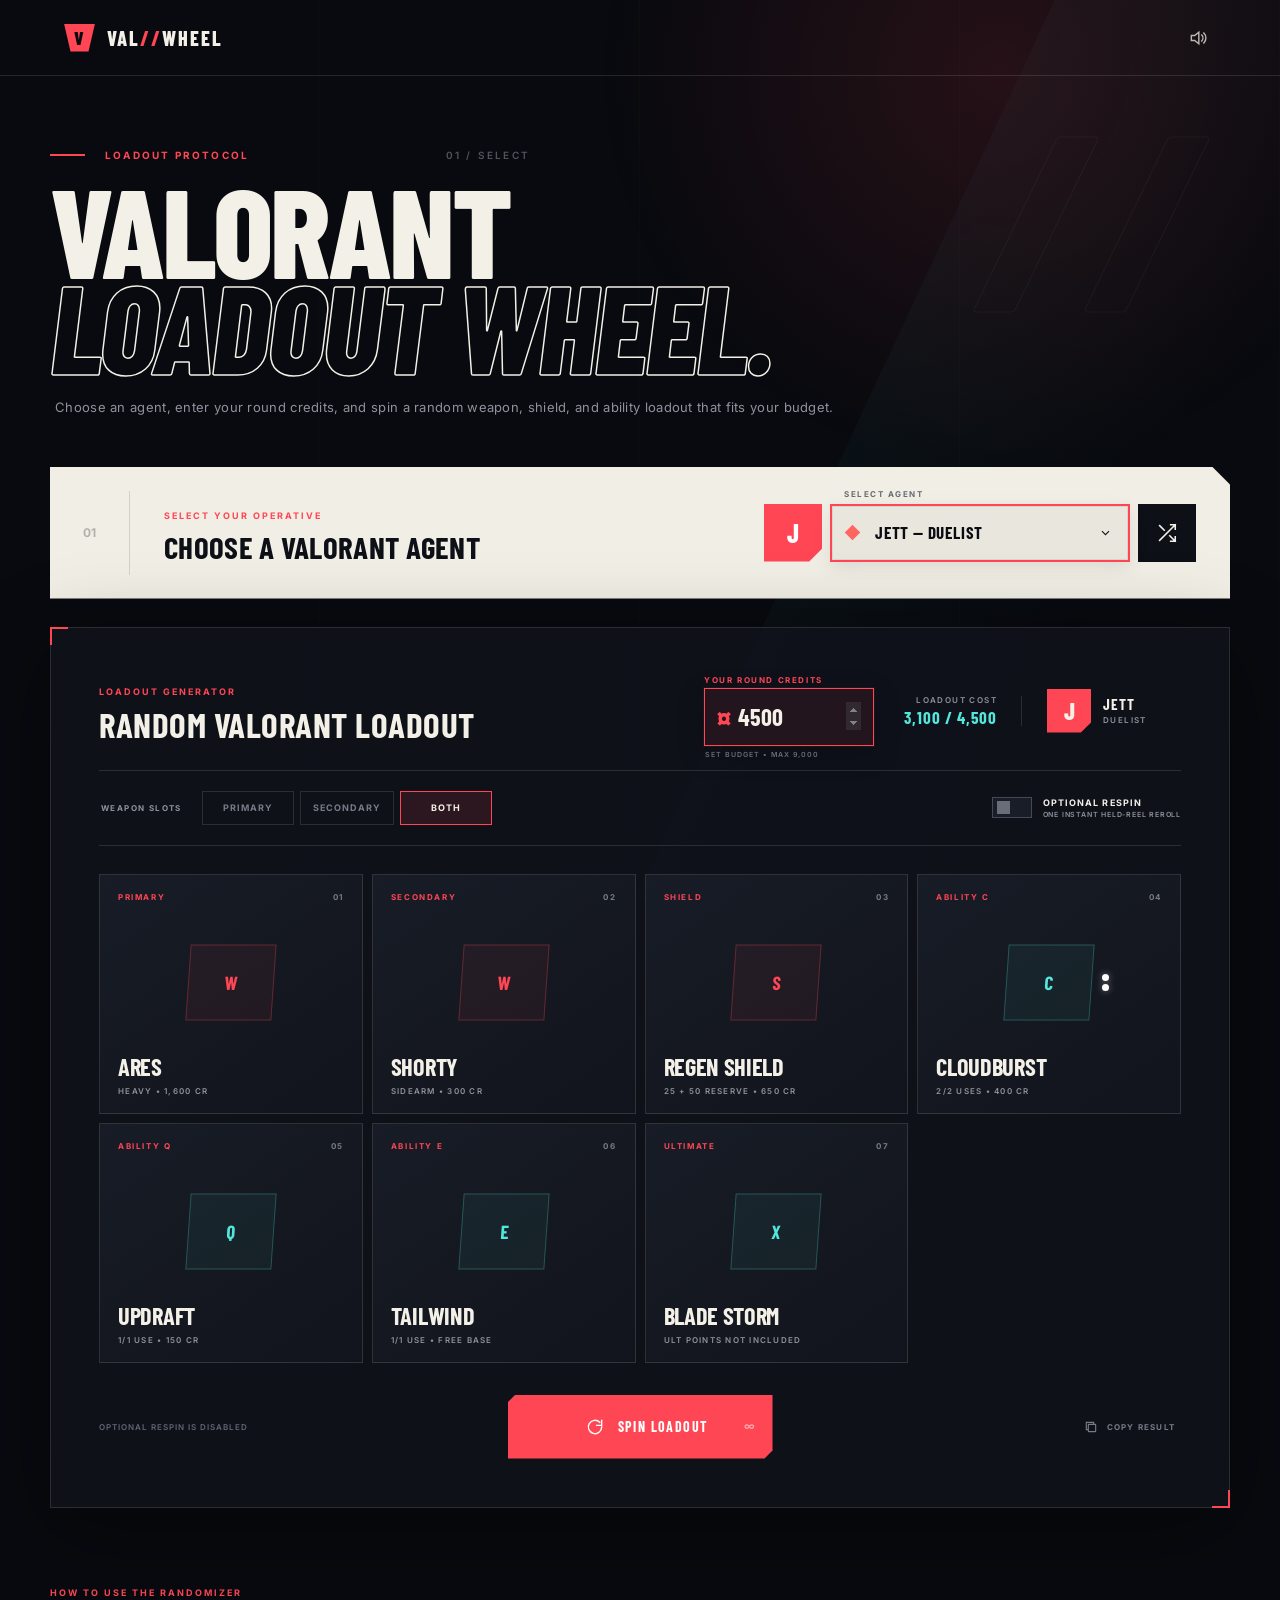
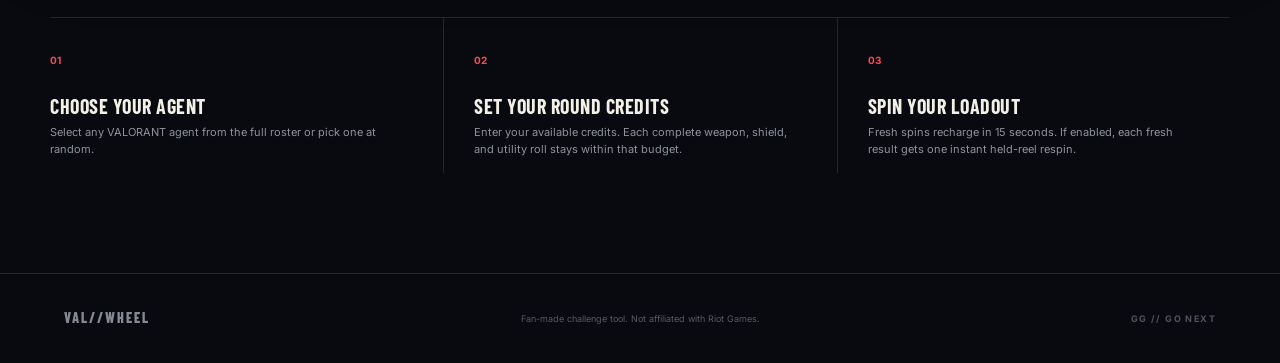
==== commit 5c1d88e2: "Hero changes" ====
--- a/index.html
+++ b/index.html
@@ -111,15 +111,29 @@
           </div>
         </div>
 
+        <div class="wheel-settings" aria-label="Wheel settings">
+          <fieldset class="weapon-setting">
+            <legend>WEAPON SLOTS</legend>
+            <label><input type="radio" name="weaponMode" value="primary" /><span>PRIMARY</span></label>
+            <label><input type="radio" name="weaponMode" value="secondary" /><span>SECONDARY</span></label>
+            <label><input type="radio" name="weaponMode" value="both" checked /><span>BOTH</span></label>
+          </fieldset>
+          <label class="respin-setting">
+            <input type="checkbox" id="allowRespin" />
+            <span class="toggle-track" aria-hidden="true"><i></i></span>
+            <span><b>OPTIONAL RESPIN</b><small>ONE INSTANT HELD-REEL REROLL</small></span>
+          </label>
+        </div>
+
         <div class="reels" id="reels" aria-live="polite"></div>
 
         <div class="machine-controls">
-          <p>CLICK A REEL TO HOLD IT BETWEEN SPINS</p>
+          <p id="holdHint">OPTIONAL RESPIN IS DISABLED</p>
           <button class="spin-button" id="spinButton">
             <span class="button-corners" aria-hidden="true"></span>
             <svg viewBox="0 0 24 24" aria-hidden="true"><path d="M20 12a8 8 0 1 1-2.34-5.66M20 4v6h-6"/></svg>
-            <span>SPIN LOADOUT</span>
-            <small id="spinCount">∞</small>
+            <span class="spin-label">SPIN LOADOUT</span>
+            <small id="spinCount" aria-label="Regular spin ready">∞</small>
           </button>
           <button class="copy-button" id="copyButton" title="Copy this loadout">
             <svg viewBox="0 0 24 24" aria-hidden="true"><rect x="8" y="8" width="11" height="11" rx="1"/><path d="M16 8V5H5v11h3"/></svg>
@@ -133,7 +147,7 @@
         <div class="rule-grid">
           <article><b>01</b><h3>CHOOSE YOUR AGENT</h3><p>Select any VALORANT agent from the full roster or pick one at random.</p></article>
           <article><b>02</b><h3>SET YOUR ROUND CREDITS</h3><p>Enter your available credits. Each complete weapon, shield, and utility roll stays within that budget.</p></article>
-          <article><b>03</b><h3>SPIN YOUR LOADOUT</h3><p>Use the generated buy as a challenge, or hold individual reels and spin again before the round starts.</p></article>
+          <article><b>03</b><h3>SPIN YOUR LOADOUT</h3><p>Fresh spins recharge in 15 seconds. If enabled, each fresh result gets one instant held-reel respin.</p></article>
         </div>
       </section>
     </main>
--- a/styles.css
+++ b/styles.css
@@ -24,7 +24,7 @@
     linear-gradient(115deg, transparent 62%, rgba(83,231,219,.03) 62.1%, transparent 82%),
     repeating-linear-gradient(90deg, transparent 0, transparent calc(25% - 1px), rgba(255,255,255,.025) 25%);
 }
-.noise { position: fixed; inset: 0; z-index: 20; opacity: .035; pointer-events: none; background-image: url("data:image/svg+xml,%3Csvg viewBox='0 0 160 160' xmlns='http://www.w3.org/2000/svg'%3E%3Cfilter id='n'%3E%3CfeTurbulence type='fractalNoise' baseFrequency='.9' numOctaves='3' stitchTiles='stitch'/%3E%3C/filter%3E%3Crect width='100%25' height='100%25' filter='url(%23n)' opacity='.8'/%3E%3C/svg%3E"); }
+.noise { position: fixed; inset: 0; z-index: 20; opacity: .035; pointer-events: none; background-image: url("data:image/svg+xml,%3Csvg viewBox='0 0 160 160' xmlns='https://www.w3.org/2000/svg'%3E%3Cfilter id='n'%3E%3CfeTurbulence type='fractalNoise' baseFrequency='.9' numOctaves='3' stitchTiles='stitch'/%3E%3C/filter%3E%3Crect width='100%25' height='100%25' filter='url(%23n)' opacity='.8'/%3E%3C/svg%3E"); }
 
 .topbar { height: 76px; display: flex; align-items: center; justify-content: space-between; padding: 0 clamp(22px, 5vw, 80px); border-bottom: 1px solid var(--line); }
 .brand { display: flex; align-items: center; gap: 12px; color: var(--ink); text-decoration: none; font: 800 20px/1 var(--display); letter-spacing: 2px; }
@@ -94,6 +94,23 @@
 .agent-chip div { display: grid; gap: 4px; min-width: 78px; }
 .agent-chip b { font: 700 15px/1 var(--display); letter-spacing: 1px; }
 .agent-chip small { color: var(--muted); font: 600 8px/1 var(--body); letter-spacing: 1.4px; }
+
+.wheel-settings { display: flex; align-items: center; justify-content: space-between; gap: 24px; padding: 20px 0; border-bottom: 1px solid var(--line); }
+.weapon-setting { display: flex; gap: 6px; margin: 0; padding: 0; border: 0; }
+.weapon-setting legend { float: left; align-self: center; margin-right: 12px; color: var(--muted); font: 700 8px/1 var(--body); letter-spacing: 1.4px; }
+.weapon-setting label { cursor: pointer; }
+.weapon-setting input, .respin-setting input { position: absolute; opacity: 0; pointer-events: none; }
+.weapon-setting span { display: grid; place-items: center; min-width: 92px; height: 34px; padding: 0 12px; color: #777b86; border: 1px solid var(--line); font: 700 9px/1 var(--body); letter-spacing: 1px; transition: .2s; }
+.weapon-setting input:checked + span { color: var(--ink); border-color: var(--red); background: rgba(255,70,85,.12); }
+.weapon-setting input:focus-visible + span, .respin-setting input:focus-visible + .toggle-track { outline: 2px solid var(--cyan); outline-offset: 3px; }
+.respin-setting { display: flex; align-items: center; gap: 11px; cursor: pointer; }
+.respin-setting > span:last-child { display: grid; gap: 4px; }
+.respin-setting b { font: 700 9px/1 var(--body); letter-spacing: 1.1px; }
+.respin-setting small { color: var(--muted); font: 600 7px/1 var(--body); letter-spacing: .8px; }
+.toggle-track { width: 40px; height: 21px; position: relative; flex: 0 0 auto; border: 1px solid #444955; background: #191d27; transition: .2s; }
+.toggle-track i { width: 13px; height: 13px; position: absolute; top: 3px; left: 4px; background: #686d78; transition: .2s; }
+.respin-setting input:checked + .toggle-track { border-color: var(--cyan); background: rgba(83,231,219,.1); }
+.respin-setting input:checked + .toggle-track i { left: 21px; background: var(--cyan); }
 
 .reels { display: grid; grid-template-columns: repeat(2, minmax(180px, 1fr)); gap: 9px; margin: 28px 0; }
 .reel { height: 170px; position: relative; overflow: hidden; display: flex; flex-direction: column; justify-content: space-between; padding: 18px; border: 1px solid var(--line); background: linear-gradient(145deg, #181c26, #11141c); cursor: pointer; user-select: none; transition: border-color .2s, transform .2s; }
@@ -152,6 +169,7 @@
 
 @media (min-width: 900px) {
   .reels { grid-template-columns: repeat(6, minmax(0, 1fr)); }
+  .reels.many-reels { grid-template-columns: repeat(4, minmax(0, 1fr)); }
   .reel { height: 240px; }
   .reel-value b { font-size: clamp(21px, 1.9vw, 29px); white-space: normal; overflow-wrap: anywhere; }
 }
@@ -170,6 +188,7 @@
   .loadout-summary { gap: 12px; }
   .cost-readout { padding-right: 12px; }
   .machine-controls { grid-template-columns: 1fr; }
+  .wheel-settings { align-items: flex-start; flex-direction: column; }
   .machine-controls p { text-align: center; }
   .spin-button { width: 100%; }
   .copy-button { justify-self: center; }
